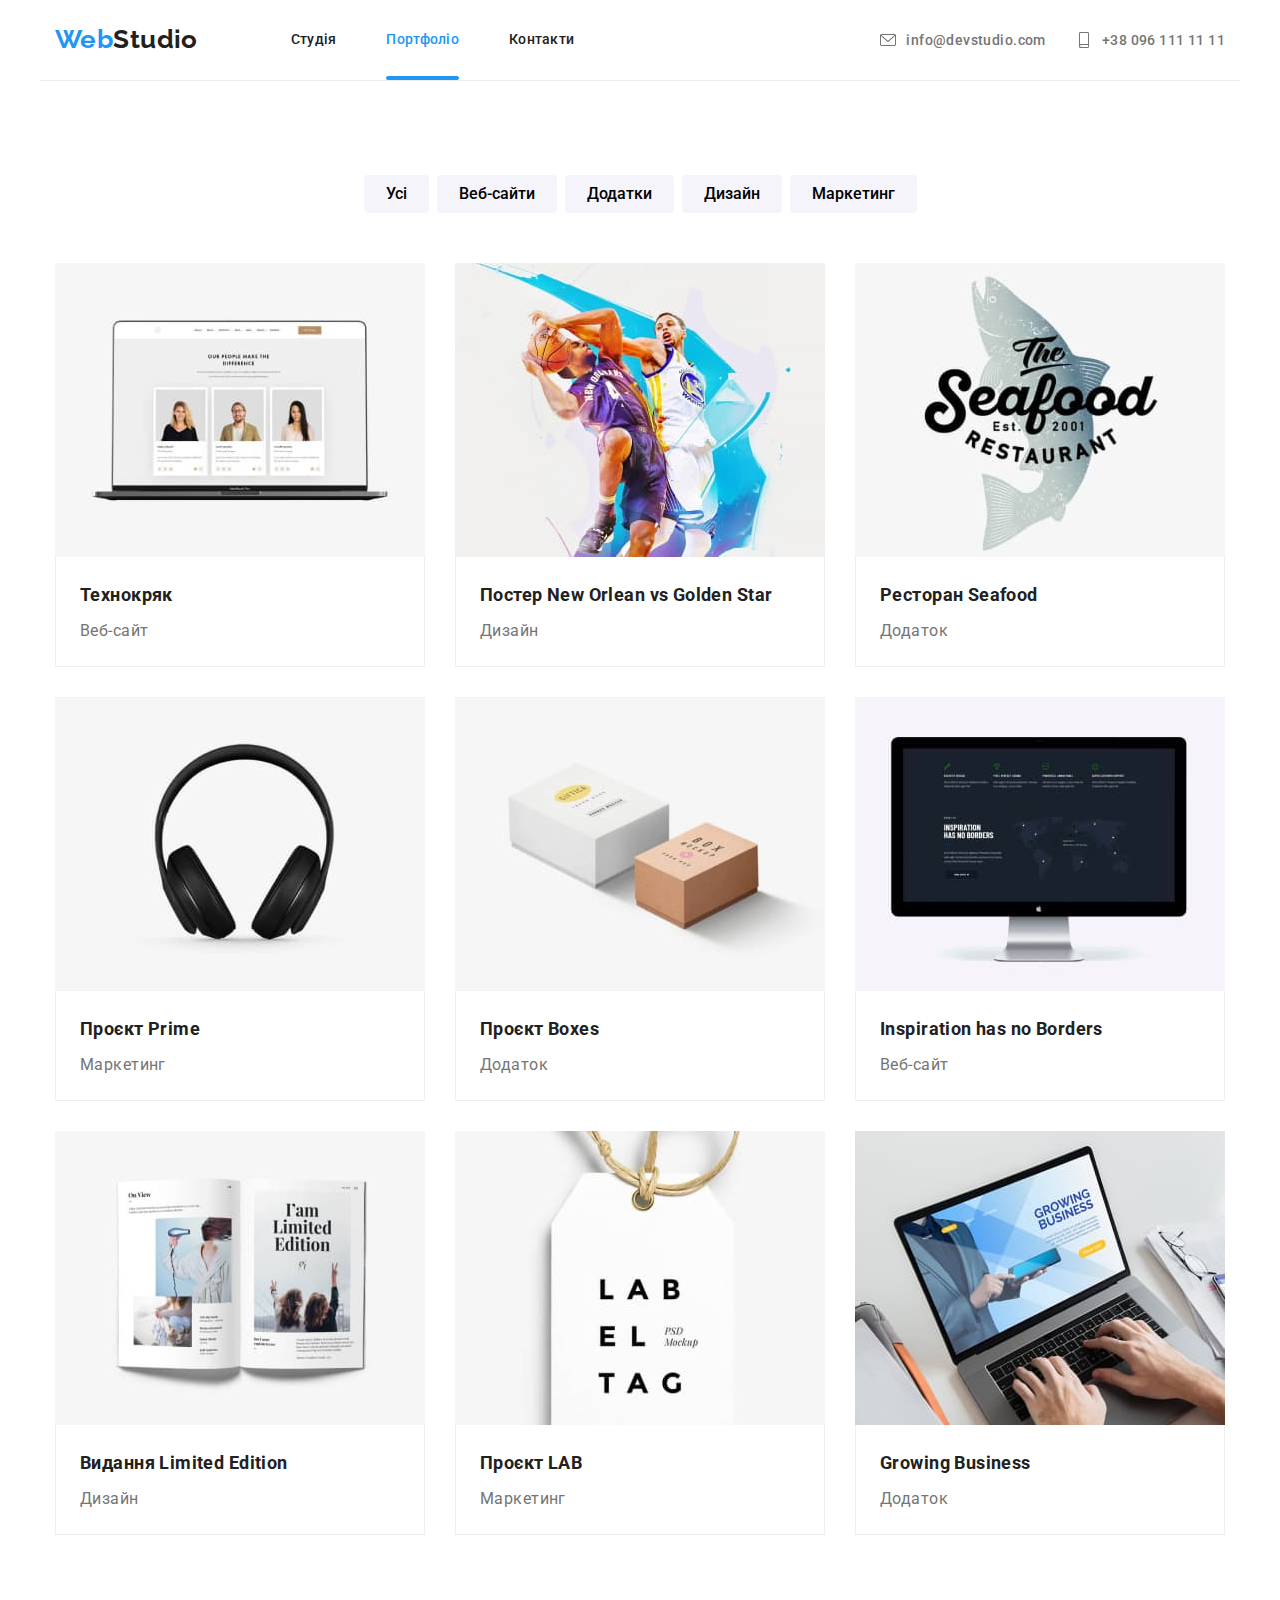
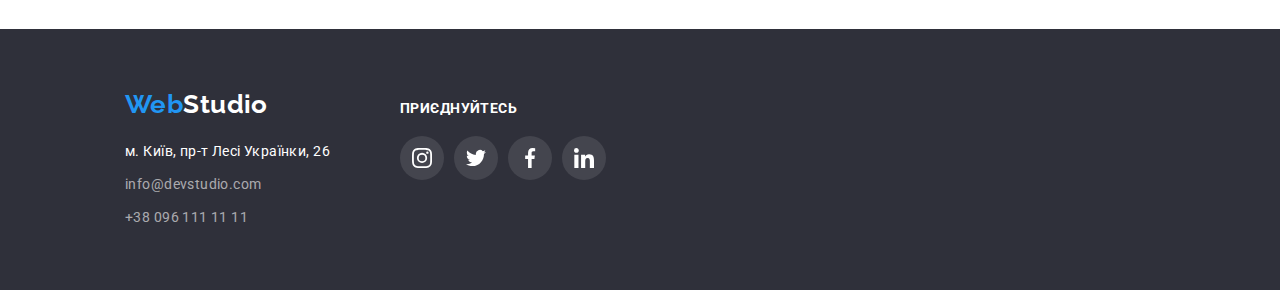
==== portfolio.html @ f58d3e2a "start" ====
<!DOCTYPE html>
<html lang="uk">
  <head>
    <meta charset="UTF-8" />
    <meta http-equiv="X-UA-Compatible" content="IE=edge" />
    <meta name="viewport" content="width=device-width, initial-scale=1.0" />
    <title>Portfolio</title>
    <link rel="preconnect" href="https://fonts.googleapis.com" />
    <link rel="preconnect" href="https://fonts.gstatic.com" crossorigin />

    <link
      href="https://fonts.googleapis.com/css2?family=Raleway:wght@700&family=Roboto:wght@400;500;700;900&display=swap"
      rel="stylesheet"
    />
    <link
      rel="stylesheet"
      href="https://cdnjs.cloudflare.com/ajax/libs/modern-normalize/1.0.0/modern-normalize.css"
    />
    <link rel="stylesheet" href="./css/styles.css" />
  </head>
  <body class="body">
    <header class="header">
      <div class="container header-container">
        <nav class="nav">
          <a href="./index.html" class="logo-title"
            >Web<span class="logo-head">Studio</span></a
          >
          <!-- Links to other pages or sections of the current page -->
          <ul class="nav-list">
            <li class="nav-link">
              <a class="nav-text" href="./index.html">Студія</a>
            </li>
            <li class="nav-link">
              <a class="nav-text current" href="./portfolio.html">Портфоліо</a>
            </li>
            <li class="nav-link"><a class="nav-text" href="">Контакти</a></li>
          </ul>
        </nav>
        <ul class="contacts">
          <li class="contacts-link">
            <a class="contacts-text" href="mailto:info@devstudio.com"><svg class="contacts-icon" width="16" height="12">
                <use href="./images/icons.svg#icon-envelope"></use>
              </svg>info@devstudio.com</a>
          </li>
          <li class="contacts-link">
            <a class="contacts-text" href="tel:+380961111111"><svg class="contacts-icon" width="10" height="16">
                <use href="./images/icons.svg#icon-smartphone"></use>
              </svg>+38 096 111 11 11</a>
          </li>
        </ul>
      </div>
      <!-- A link to an external resource will open in the current tab -->
    </header>
    <main>
      <section class="portfolio">
        <div class="main-portfolio">
          <ul class="portfolio-filtr-list">
            <li class="portfolio-filtr-link">
              <button class="button-filtr" type="button">Усі</button>
            </li>
            <li class="portfolio-filtr-link">
              <button class="button-filtr" type="button">Веб-сайти</button>
            </li>
            <li class="portfolio-filtr-link">
              <button class="button-filtr" type="button">Додатки</button>
            </li>
            <li class="portfolio-filtr-link">
              <button class="button-filtr" type="button">Дизайн</button>
            </li>
            <li class="portfolio-filtr-link">
              <button class="button-filtr" type="button">Маркетинг</button>
            </li>
          </ul>
          <ul class="portfolio-project-list">
            <li class="project-link">
              <a class="project-item" href="">
                <div class="project-top-wrap">
                  <img
                    src="./images/img.jpg"
                    alt="зображення проекту"
                    width="370"
                    height="294"
                  />
                  <p class="project-top-text">
                    Ресурс пропонує комплексні пропозиції з різним рівнем
                    функціоналу та сервісів. Все це дозволить відвідувачу
                    отримати вичерпні відомості про компанію чи приватну особу.
                  </p>
                </div>
                <div class="project-cart">
                  <h2 class="project-title">Технокряк</h2>
                  <p class="project-text">Веб-сайт</p>
                </div></a
              >
            </li>
            <li class="project-link">
              <a class="project-item" href="">
                <div class="project-top-wrap">
                  <img
                    src="./images/img1.jpg"
                    alt="зображення проекту"
                    width="370"
                    height="294"
                  />
                  <p class="project-top-text">Ресурс пропонує комплексні пропозиції з різним рівнем
                  функціоналу та сервісів. Все це дозволить відвідувачу
                  отримати вичерпні відомості про компанію чи приватну особу.
                  </p>
                </div>
                <div class="project-cart">
                  <h2 class="project-title">
                    Постер New Orlean vs Golden Star
                  </h2>
                  <p class="project-text">Дизайн</p>
                </div></a
              >
            </li>
            <li class="project-link">
              <a class="project-item" href="">
                <div class="project-top-wrap">
                  <img
                    src="./images/img2.jpg"
                    alt="зображення проекту"
                    width="370"
                    height="294"
                  />
                  <p class="project-top-text">Ресурс пропонує комплексні пропозиції з різним рівнем
                  функціоналу та сервісів. Все це дозволить відвідувачу
                  отримати вичерпні відомості про компанію чи приватну особу.
                  </p>
                </div>
                <div class="project-cart">
                  <h2 class="project-title">Ресторан Seafood</h2>
                  <p class="project-text">Додаток</p>
                </div></a
              >
            </li>
            <li class="project-link">
              <a class="project-item" href="">
                <div class="project-top-wrap">
                  <img
                    src="./images/img3.jpg"
                    alt="зображення проекту"
                    width="370"
                    height="294"
                  />
                  <p class="project-top-text">Ресурс пропонує комплексні пропозиції з різним рівнем
                  функціоналу та сервісів. Все це дозволить відвідувачу
                  отримати вичерпні відомості про компанію чи приватну особу.
                  </p>
                </div>
                <div class="project-cart">
                  <h2 class="project-title">Проєкт Prime</h2>
                  <p class="project-text">Маркетинг</p>
                </div></a
              >
            </li>
            <li class="project-link">
              <a class="project-item" href="">
                <div class="project-top-wrap">
                  <img
                    src="./images/img4.jpg"
                    alt="зображення проекту"
                    width="370"
                    height="294"
                  />
                  <p class="project-top-text">Ресурс пропонує комплексні пропозиції з різним рівнем
                  функціоналу та сервісів. Все це дозволить відвідувачу
                  отримати вичерпні відомості про компанію чи приватну особу.
                  </p>
                </div>
                <div class="project-cart">
                  <h2 class="project-title">Проєкт Boxes</h2>
                  <p class="project-text">Додаток</p>
                </div></a
              >
            </li>
            <li class="project-link">
              <a class="project-item" href="">
                <div class="project-top-wrap">
                  <img
                    src="./images/img5.jpg"
                    alt="зображення проекту"
                    width="370"
                    height="294"
                  />
                  <p class="project-top-text">Ресурс пропонує комплексні пропозиції з різним рівнем
                  функціоналу та сервісів. Все це дозволить відвідувачу
                  отримати вичерпні відомості про компанію чи приватну особу.
                  </p>
                </div>
                <div class="project-cart">
                  <h2 class="project-title">Inspiration has no Borders</h2>
                  <p class="project-text">Веб-сайт</p>
                </div></a
              >
            </li>
            <li class="project-link">
              <a class="project-item" href="">
                <div class="project-top-wrap">
                  <img
                    src="./images/img6.jpg"
                    alt="зображення проекту"
                    width="370"
                    height="294"
                  />
                  <p class="project-top-text">Ресурс пропонує комплексні пропозиції з різним рівнем
                  функціоналу та сервісів. Все це дозволить відвідувачу
                  отримати вичерпні відомості про компанію чи приватну особу.
                </div>
                <div class="project-cart">
                  <h2 class="project-title">Видання Limited Edition</h2>
                  <p class="project-text">Дизайн</p>
                </div></a
              >
            </li>
            <li class="project-link">
              <a class="project-item" href="">
                <div class="project-top-wrap">
                  <img
                    src="./images/img7.jpg"
                    alt="зображення проекту"
                    width="370"
                    height="294"
                  />
                  <p class="project-top-text">Ресурс пропонує комплексні пропозиції з різним рівнем
                  функціоналу та сервісів. Все це дозволить відвідувачу
                  отримати вичерпні відомості про компанію чи приватну особу.
                  </p>
                </div>
                <div class="project-cart">
                  <h2 class="project-title">Проєкт LAB</h2>
                  <p class="project-text">Маркетинг</p>
                </div></a
              >
            </li>
            <li class="project-link">
              <a class="project-item" href="">
                <div class="project-top-wrap">
                  <img
                    src="./images/img8.jpg"
                    alt="зображення проекту"
                    width="370"
                    height="294"
                  />
                  <p class="project-top-text">Ресурс пропонує комплексні пропозиції з різним рівнем
                  функціоналу та сервісів. Все це дозволить відвідувачу
                  отримати вичерпні відомості про компанію чи приватну особу.
                  </p>
                </div>
                <div class="project-cart">
                  <h2 class="project-title">Growing Business</h2>
                  <p class="project-text">Додаток</p>
                </div></a
              >
            </li>
          </ul>
        </div>
      </section>
    </main>
    <footer class="footer">
      <div class="container basement">
        <div class="social-container">
          <a href="./index.html" class="logo-title"
            >Web<span class="logo-footer">Studio</span></a
          >
          <address class="address">
            <ul class="address-list">
              <li class="address-link">
                <a
                  class="location-text"
                  href="https://goo.gl/maps/CPtrU1FHBa2aNyZL9"
                  target="_blank"
                  rel="noreferrer noopener"
                  >м. Київ, пр-т Лесі Українки, 26</a
                >
              </li>
              <li class="address-link">
                <a href="mailto:info@devstudio.com" class="address-text"
                  >info@devstudio.com</a
                >
              </li>
              <li class="address-link">
                <a href="tel:+380961111111" class="address-text"
                  >+38 096 111 11 11</a
                >
              </li>
            </ul>
            <!-- A link to an external resource will open in the current tab -->
          </address>
        </div>
        <div class="social-container">
          <h2 class="social-title">приєднуйтесь</h2>
            <ul class="social-list list">
              <li class="social-item">
                <a href="" class="social-link">
                  <svg class="footer-social-icon" width="20" height="20">
                    <use href="./images/icons.svg#icon-instagram"></use>
                  </svg>
                </a>
              </li>
              <li class="social-item">
                <a href="" class="social-link">
                  <svg class="footer-social-icon" width="20" height="20">
                    <use href="./images/icons.svg#icon-twitter"></use>
                  </svg>
                </a>
              </li>
              <li class="social-item">
                <a href="" class="social-link">
                  <svg class="footer-social-icon" width="20" height="20">
                    <use href="./images/icons.svg#icon-facebook"></use>
                  </svg>
                </a>
              </li>
              <li class="social-item">
                <a href="" class="social-link">
                  <svg class="footer-social-icon" width="20" height="20">
                    <use href="./images/icons.svg#icon-linkedin"></use>
                  </svg>
                </a>
              </li>
            </ul>
        </div>
      </div>
    </footer>
  </body>
</html>
---- css/styles.css ----
:root {
  --title-color: #212121;
  --hero-color: #ffffff;
  --background-color: #ffffff;
  --fon-color: #2f303a;
  --accent-color: #2196f3;
  --text-color: #757575;
  --addres-text: rgba(255, 255, 255, 0.6);
  --background-button: #f5f4fa;
  --background-team: #f5f4fa;
  --border-color: #eeeeee;
  --header-line: #ececec;
  --icon-color: #afb1b8;
}
.nav-list,
.contacts,
.specifics-list,
.ocupation-list,
.team-list,
.address-list,
.portfolio-filtr-link,
.project-link,
.location-link,
.list {
  list-style: none;
}
.body {
  font-family: "Roboto", sans-serif;
  font-style: normal;
  font-size: 14px;
  letter-spacing: 0.03em;
  color: var(--title-color);
  background-color: var(--background-color);
}
ul {
  padding: 0;
  margin: 0;
}

img {
  display: block;
}

h2 {
  margin: 0px;
}

p {
  margin: 0px;
}
.container {
  width: 1200px;
  margin: 0 auto;
  padding: 0 15px;
}
.header-container {
  display: flex;
  align-items: center;
  border-bottom: 1px solid var(--header-line);
}
.logo-title {
  color: var(--accent-color);
  font-family: "Raleway", sans-serif;
  font-weight: 700;
  font-size: 26px;
  line-height: 1.2;
  text-decoration: none;
}
.logo-head {
  color: var(--title-color);
}
.logo-footer {
  color: var(--hero-color);
}
.nav {
  display: flex;
  text-align: center;
  align-items: center;
}
.nav-list {
  display: flex;
  gap: 50px;
  margin-left: 93px;
  align-items: center;
}
.nav-link {
  font-weight: 500;
  color: var(--title-color);
}
.nav-text.current {
  color: var(--accent-color);
  position: relative;
  overflow: hidden;
}
.current::after {
  position: absolute;
  display: block;
  content: "";
  top: 76px;
  width: 100%;
  height: 4px;
  border-radius: 2px;
  background-color: var(--accent-color);
}
.nav-text {
  display: block;
  padding: 32px 0;
  line-height: 1.14;
  letter-spacing: 0.02em;
  text-decoration: none;
  text-align: center;
  color: var(--title-color);
}
.contacts {
  margin-left: auto;
  gap: 30px;
  display: flex;
}
.contacts-link {
  font-weight: 500;
  color: var(--text-color);
  background-color: var(--background-color);
}
.personal-soc-list {
  display: flex;
  justify-content: center;
  gap: 10px;
}
.contacts-text {
  display: flex;
  align-items: center;
  gap: 10px;
  justify-content: center;
}
.contacts-icon {
  width: 16px;
  height: 16px;
  fill: var(--text-color);
}
.hero {
  padding: 200px 0;
  max-width: 1600px;
  margin: 0 auto;
  background-image: linear-gradient(
      rgba(47, 48, 58, 0.4),
      rgba(47, 48, 58, 0.4)
    ),
    url(../images/background-img.jpg);
  background-repeat: no-repeat;
  background-position: center;
  background-size: cover;
}
.hero-title {
  text-transform: uppercase;
  font-style: normal;
  font-weight: 900;
  font-size: 44px;
  width: 696px;
  text-align: center;
  margin: 0 auto;
  line-height: 1.36;
  color: var(--hero-color);
}
.hero-button {
  font-weight: 700;
  font-size: 16px;
  line-height: 1.8;
  color: var(--hero-color);
  width: 216px;
  padding: 10px 32px;
  margin: 40px auto 0;
  border: none;
  cursor: pointer;
  background: var(--accent-color);
  border-radius: 4px;
  display: block;
  letter-spacing: inherit;
}
.specifics {
  padding-top: 94px;
}
.specifics-caption {
  position: absolute;
  white-space: nowrap;
  width: 1px;
  height: 1px;
  overflow: hidden;
  border: 0;
  padding: 0;
  clip: rect(0 0 0 0);
  clip-path: inset(50%);
  margin: -1px;
}
.specifics-list {
  display: flex;
  padding: 94px auto;
  gap: 30px;
}
.specifics-link {
  max-width: 270px;
}
.specifics-title {
  font-weight: 700;
  font-size: 14px;
  line-height: 1.14;
  margin: 0;
  text-transform: uppercase;
  color: var(--title-color);
}
.specifics-text {
  font-size: 14px;
  line-height: 1.714;
  margin-top: 10px;
  color: var(--text-color);
}
.planning {
  display: flex;
  width: 270px;
  height: 120px;
  background: var(--background-team);
  border-radius: 4px;
  justify-content: center;
  align-items: center;
  margin-bottom: 30px;
}
.ocupation {
  padding-top: 94px;
  padding-bottom: 94px;
}
.ocupation-title {
  font-weight: 700;
  font-size: 36px;
  line-height: 1.16;
  text-align: center;
  color: var(--title-color);
}
.ocupation-list {
  display: flex;
  gap: 30px;
  margin-top: 50px;
}
.ocupation-link {
  position: relative;
  overflow: hidden;

}
.ocupation-text {
  font-weight: 700;
  font-size: 14px;
  line-height: calc(16 / 14);
  text-align: center;
  letter-spacing: 0.03em;
  text-transform: uppercase;
  position: absolute;
  bottom: 0;
  padding: 27px 0;
  width: 100%;
  color: var(--background-color);
  background-color: rgba(47, 48, 58, 0.8);
}
.team {
  background: var(--background-team);
}
.section {
  padding-top: 94px;
  padding-bottom: 94px;
}
.team-cart {
  padding-top: 30px;
  padding-bottom: 30px;
}
.team-title {
  font-weight: 700;
  font-size: 36px;
  line-height: 1.16;
  margin-bottom: 50px;
  text-align: center;
}
.team-list {
  display: flex;
  gap: 30px;
  text-align: center;
  justify-content: center;
}
.personal-link {
  background-color: var(--background-color);
  box-shadow: 0px 1px 3px rgba(0, 0, 0, 0.12), 0px 1px 1px rgba(0, 0, 0, 0.14),
    0px 2px 1px rgba(0, 0, 0, 0.2);
  border-radius: 0px 0px 4px 4px;
}
.personal-title {
  font-weight: 500;
  font-size: 16px;
  line-height: 1.18;
  margin: 0;
  color: var(--title-color);
}
.personal-text {
  font-weight: 400;
  font-size: 16px;
  line-height: 1.18;
  margin-top: 10px;
  color: var(--text-color);
  margin-bottom: 16px;
}
.personal-soc-list {
  display: flex;
  justify-content: center;
  gap: 10px;
}
.personal-soc-link {
  width: 44px;
  height: 44px;
  border-radius: 50%;
  background-color: var(--background-color);
  display: flex;
  align-items: center;
  justify-content: center;
}
.personal-soc-icon {
  fill: var(--icon-color);
}
.personal-soc-link:hover,
.personal-soc-link:focus {
  background-color: var(--accent-color);
}
.personal-soc-link:hover .personal-soc-icon,
.personal-soc-link:focus .personal-soc-icon {
  fill: var(--hero-color);
}
.portfolio {
  padding: 94px 0;
}
.main-portfolio {
  width: 1200px;
  padding: 0 15px;
  margin: 0 auto;
}
.portfolio-project-list {
  display: flex;
  margin-top: 50px;
  flex-wrap: wrap;
  gap: 30px;
}
.portfolio-filtr-list {
  display: flex;
  gap: 8px;
  justify-content: center;
}
.button-filtr {
  font-weight: 500;
  font-size: 16px;
  line-height: 1.62;
  padding: 6px 22px;
  border: none;
  cursor: pointer;
  border-radius: 4px;
  background: var(--background-button);
}
.project-cart {
  padding: 20px 24px;
  border-right: 1px solid var(--border-color);
  border-bottom: 1px solid var(--border-color);
  border-left: 1px solid var(--border-color);
}
.project-title {
  font-weight: 700;
  font-size: 18px;
  line-height: 2;
  margin-bottom: 4px;
  color: var(--title-color);
}
.project-link {
  width: 370px;
  height: 404px;
  border: 1px solid var(--portfolio-projects-border-color);
  transition: box-shadow var(--transition);
 }
.project-text {
  font-weight: 400;
  font-size: 16px;
  line-height: 1.8;
  color: var(--text-color);
}
.project-item {
  text-decoration: none;
}
.project-item:hover .project-top-text {
    transform: translateY(0);
}
.project-top-wrap {
  position: relative;
  overflow: hidden;
}
.project-top-text {
  position: absolute;
  top: 0;
  font-weight: 400;
  font-size: 18px;
  line-height: calc(28 /18);
  color: var(--background-color);
  background-color: rgba(33, 150, 243, 0.9);
  padding: 63px 24px;
  height: 100%;
  transform: translateY(100%);
  transition: transform 250ms cubic-bezier(0.4, 0, 0.2, 1);
  overflow: auto;
 }
.project-link:hover,
.project-link:focus {
  box-shadow: 0px 1px 1px rgba(0, 0, 0, 0.12), 0px 4px 4px rgba(0, 0, 0, 0.06),
    1px 4px 6px rgba(0, 0, 0, 0.16);
}
.location-text {
  text-decoration: none;
  font-family: "Roboto";
  font-style: normal;
  font-weight: 400;
  font-size: 14px;
  line-height: 1.17;
  color: var(--hero-color);
}
.customers {
  font-weight: 700;
  font-size: 36px;
  line-height: calc(42 / 36);
  text-align: center;
  letter-spacing: 0.03em;
}
.customers-item {
  display: flex;
  margin-top: 50px;
  gap: 30px;
}
.customers-link:hover,
.customers-link:focus {
  border-color: var(--accent-color);
}
.customers-link:hover .customers-icon,
.customers-link:focus .customers-icon {
  fill: var(--accent-color);
}
.customers-list {
  width: 170px;
  height: 92px;
}
.customers-link {
  width: 100%;
  height: 100%;
  display: flex;
  justify-content: center;
  align-items: center;
  border: 1px solid var(--icon-color);
  border-radius: 4px;
}
.customers-icon {
  fill: var(--icon-color);
}
.footer {
  padding: 60px 0;
  background: var(--fon-color);
}
.address {
  margin-top: 20px;
  line-height: 1.714;
}
.address-text {
  text-decoration: none;
  font-family: "Roboto";
  font-style: normal;
  font-weight: 400;
  font-size: 14px;
  line-height: 1.17;
  color: var(--addres-text);
}
.contacts-text {
  text-decoration: none;
  color: var(--text-color);
}
.social-container {
  margin-left: 70px;
}
.social-title {
  padding-top: 12px;
}
.nav-list .contacts :hover,
.header :focus {
  color: var(--accent-color);
}
.nav-link :hover,
.nav-link :focus {
  color: var(--accent-color);
}
.contacts-text:hover,
.contacts-text:focus {
  color: var(--accent-color);
}
.address-link {
  margin-top: 9px;
}
.address-link:first-child {
  margin: 0;
}
.contacts-text:hover .contacts-icon,
.contacts-text:focus .contacts-icon {
  fill: var(--accent-color);
}
.address-text:hover,
.address-text:focus {
  color: var(--accent-color);
}
.social-title {
  padding: 0;
  font-weight: 700;
  text-transform: uppercase;
  color: var(--background-color);
  margin-bottom: 20px;
  font-size: 14px;
  line-height: 1.1;
}
.social-list {
  display: flex;
  gap: 10px;
}
.social-item {
  width: 44px;
  height: 44px;
}
.social-link {
  width: 44px;
  height: 44px;
  border-radius: 50%;
  background: rgba(255, 255, 255, 0.1);
  display: flex;
  align-items: center;
  justify-content: center;
}
.footer-social-icon {
  fill: var(--hero-color);
}
.social-link:hover,
.social-link:focus {
  background-color: var(--accent-color);
}
.social-link:hover .footer-social-icon,
.social-link:focus .footer-social-icon {
  fill: var(--hero-color);
}
.portfolio-filtr-link :hover,
.portfolio-filtr-link :focus {
  color: var(--hero-color);
  background-color: var(--accent-color);
}
.basement {
  display: flex;
  align-items: baseline;
}
.backdrop {
  position: fixed;
  top: 0;
  width: 100%;
  height: 100%;
  background: rgba(0, 0, 0, 0.2);opacity: 1;
  transition: opacity 250ms cubic-bezier(0.4, 0, 0.2, 1),
  visibility 250ms cubic-bezier(0.4, 0, 0.2, 1);
}
.modal {
  width: 528px;
  height: 581px;
  background-color: #ffffff;
  box-shadow: 0px 1px 3px rgba(0, 0, 0, 0.12), 0px 1px 1px rgba(0, 0, 0, 0.14), 0px 2px 1px rgba(0, 0, 0, 0.2);
  border-radius: 4px;
  position: absolute;
  top: 50%;
  left: 50%;
  transform: translate(-50%, -50%) scale(1);
  transition: transform 250ms linear;
  padding: 40px;
}
.modal-tittle {
  font-weight: 700;
  font-size: 20px;
  line-height: calc(23 / 20);
  text-align: center;
}
.backdrop.is-hidden .modal {
  transform: translate(-50%, -50%) scale(0);
}
.close-button {
  position: absolute;
  right: 8px;
  top: 8px;
  width: 30px;
  height: 30px;
  cursor: pointer;
  background: var(--background-color);
  border: 1px solid rgba(0, 0, 0, 0.1);
  border-radius: 50%;
  background-color: transparent;
  display: flex;
  align-items: center
}
.close-button:hover,
.close-button:focus {
  fill: var(--accent-color)
}
.icon-close {
  margin: 0 auto;
  padding: 0 auto;
}
.is-hidden {
  opacity: 0;
  visibility: hidden;
  pointer-events: none;
}
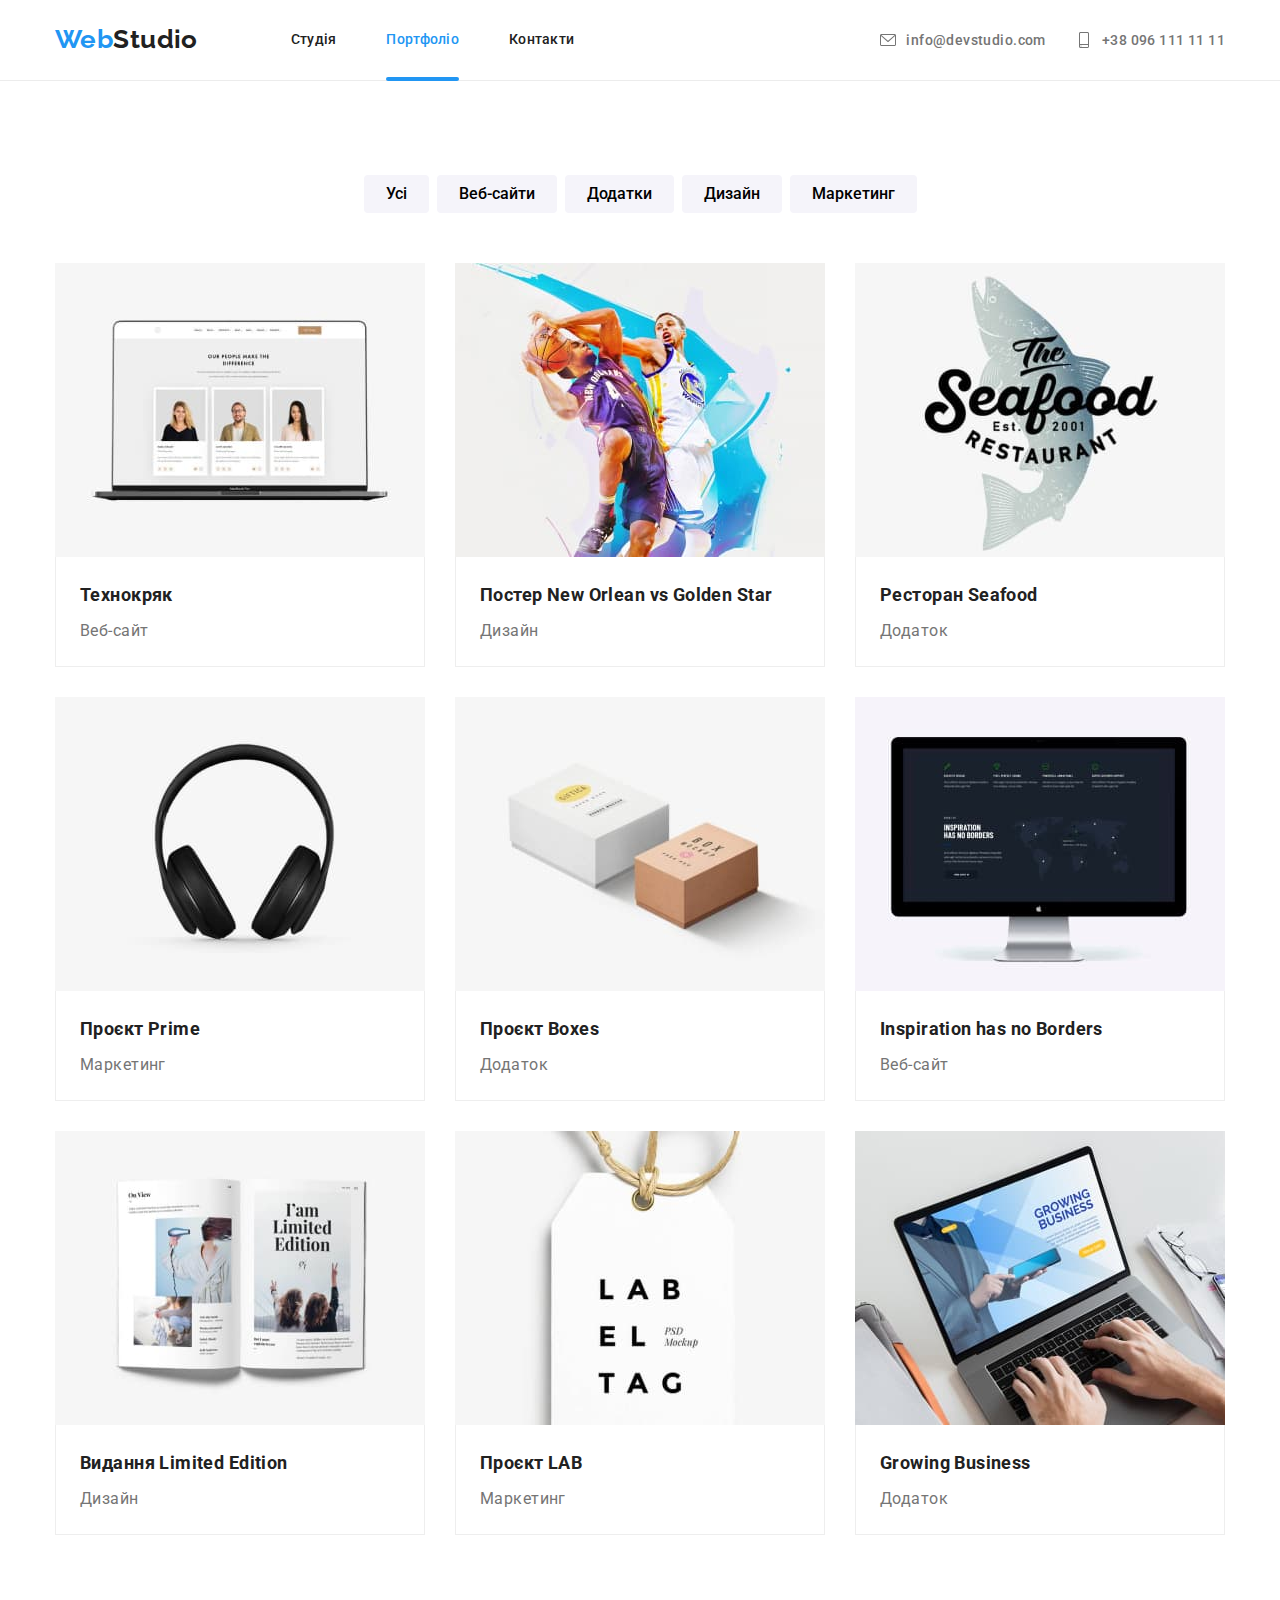
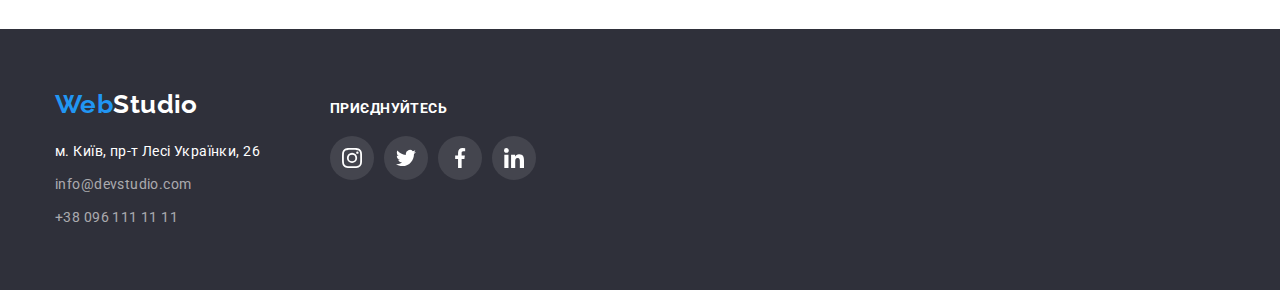
==== commit 65665aa6: "Update portfolio.html" ====
--- a/portfolio.html
+++ b/portfolio.html
@@ -257,70 +257,58 @@
           </ul>
         </div>
       </section>
-    </main>
-    <footer class="footer">
+    </main><footer class="footer">
       <div class="container basement">
-        <div class="social-container">
-          <a href="./index.html" class="logo-title"
-            >Web<span class="logo-footer">Studio</span></a
-          >
+        <div class="address-container">
+          <a href="./index.html" class="logo-title">Web<span class="logo-footer">Studio</span></a>
           <address class="address">
             <ul class="address-list">
               <li class="address-link">
-                <a
-                  class="location-text"
-                  href="https://goo.gl/maps/CPtrU1FHBa2aNyZL9"
-                  target="_blank"
-                  rel="noreferrer noopener"
-                  >м. Київ, пр-т Лесі Українки, 26</a
-                >
+                <a class="location-text" href="https://goo.gl/maps/CPtrU1FHBa2aNyZL9" target="_blank"
+                  rel="noreferrer noopener">м. Київ, пр-т Лесі Українки, 26</a>
               </li>
               <li class="address-link">
-                <a href="mailto:info@devstudio.com" class="address-text"
-                  >info@devstudio.com</a
-                >
+                <a href="mailto:info@devstudio.com" class="address-text">info@devstudio.com</a>
               </li>
               <li class="address-link">
-                <a href="tel:+380961111111" class="address-text"
-                  >+38 096 111 11 11</a
-                >
+                <a href="tel:+380961111111" class="address-text">+38 096 111 11 11</a>
               </li>
             </ul>
             <!-- A link to an external resource will open in the current tab -->
           </address>
         </div>
         <div class="social-container">
-          <h2 class="social-title">приєднуйтесь</h2>
-            <ul class="social-list list">
-              <li class="social-item">
-                <a href="" class="social-link">
-                  <svg class="footer-social-icon" width="20" height="20">
-                    <use href="./images/icons.svg#icon-instagram"></use>
-                  </svg>
-                </a>
-              </li>
-              <li class="social-item">
-                <a href="" class="social-link">
-                  <svg class="footer-social-icon" width="20" height="20">
-                    <use href="./images/icons.svg#icon-twitter"></use>
-                  </svg>
-                </a>
-              </li>
-              <li class="social-item">
-                <a href="" class="social-link">
-                  <svg class="footer-social-icon" width="20" height="20">
-                    <use href="./images/icons.svg#icon-facebook"></use>
-                  </svg>
-                </a>
-              </li>
-              <li class="social-item">
-                <a href="" class="social-link">
-                  <svg class="footer-social-icon" width="20" height="20">
-                    <use href="./images/icons.svg#icon-linkedin"></use>
-                  </svg>
-                </a>
-              </li>
-            </ul>
+          <p class="social-title">приєднуйтесь</p>
+          <ul class="social-list list">
+            <li class="social-item">
+              <a href="" class="social-link">
+                <svg class="footer-social-icon" width="20" height="20">
+                  <use href="./images/icons.svg#icon-instagram"></use>
+                </svg>
+              </a>
+            </li>
+            <li class="social-item">
+              <a href="" class="social-link">
+                <svg class="footer-social-icon" width="20" height="20">
+                  <use href="./images/icons.svg#icon-twitter"></use>
+                </svg>
+              </a>
+            </li>
+            <li class="social-item">
+              <a href="" class="social-link">
+                <svg class="footer-social-icon" width="20" height="20">
+                  <use href="./images/icons.svg#icon-facebook"></use>
+                </svg>
+              </a>
+            </li>
+            <li class="social-item">
+              <a href="" class="social-link">
+                <svg class="footer-social-icon" width="20" height="20">
+                  <use href="./images/icons.svg#icon-linkedin"></use>
+                </svg>
+              </a>
+            </li>
+          </ul>
         </div>
       </div>
     </footer>
--- a/css/styles.css
+++ b/css/styles.css
@@ -53,10 +53,12 @@
   margin: 0 auto;
   padding: 0 15px;
 }
+.header {
+  border-bottom: 1px solid var(--header-line);
+}
 .header-container {
   display: flex;
   align-items: center;
-  border-bottom: 1px solid var(--header-line);
 }
 .logo-title {
   color: var(--accent-color);
@@ -90,13 +92,12 @@
 .nav-text.current {
   color: var(--accent-color);
   position: relative;
-  overflow: hidden;
 }
 .current::after {
   position: absolute;
   display: block;
   content: "";
-  top: 76px;
+  bottom: -1px;
   width: 100%;
   height: 4px;
   border-radius: 2px;
@@ -110,6 +111,7 @@
   text-decoration: none;
   text-align: center;
   color: var(--title-color);
+  transition: color 250ms;
 }
 .contacts {
   margin-left: auto;
@@ -131,11 +133,13 @@
   align-items: center;
   gap: 10px;
   justify-content: center;
+  transition: color 250ms;
 }
 .contacts-icon {
   width: 16px;
   height: 16px;
   fill: var(--text-color);
+  transform: fill 250ms;
 }
 .hero {
   padding: 200px 0;
@@ -316,9 +320,11 @@
   display: flex;
   align-items: center;
   justify-content: center;
+  transition: background-color 250ms;
 }
 .personal-soc-icon {
   fill: var(--icon-color);
+  transition: fill 250ms;
 }
 .personal-soc-link:hover,
 .personal-soc-link:focus {
@@ -356,6 +362,7 @@
   cursor: pointer;
   border-radius: 4px;
   background: var(--background-button);
+  transition: background 250ms;
 }
 .project-cart {
   padding: 20px 24px;
@@ -452,9 +459,11 @@
   align-items: center;
   border: 1px solid var(--icon-color);
   border-radius: 4px;
+  transition: border 250ms;
 }
 .customers-icon {
   fill: var(--icon-color);
+  transition: fill 250ms;
 }
 .footer {
   padding: 60px 0;
@@ -472,6 +481,7 @@
   font-size: 14px;
   line-height: 1.17;
   color: var(--addres-text);
+  transition: color 250ms;
 }
 .contacts-text {
   text-decoration: none;
@@ -521,6 +531,7 @@
 .social-list {
   display: flex;
   gap: 10px;
+  transition: color 250ms;
 }
 .social-item {
   width: 44px;
@@ -534,6 +545,7 @@
   display: flex;
   align-items: center;
   justify-content: center;
+  transition: background-color 250ms;
 }
 .footer-social-icon {
   fill: var(--hero-color);
@@ -574,14 +586,44 @@
   top: 50%;
   left: 50%;
   transform: translate(-50%, -50%) scale(1);
-  transition: transform 250ms linear;
+  transition: transform 250ms cubic-bezier(0.4, 0, 0.2, 1);
   padding: 40px;
 }
-.modal-tittle {
+.modal-title {
   font-weight: 700;
   font-size: 20px;
   line-height: calc(23 / 20);
   text-align: center;
+  color: var(--title-color);
+  margin-bottom: 12px;
+}
+.modad-
+.modal-input {
+  width: 100%;
+  height: 40px;
+  border: 1px solid rgba(33, 33, 33, 0.2);
+  border-radius: 4px;
+  margin-bottom: 10px;
+  padding: 12px 16px;
+}
+.modal-input::placeholder {
+  font-weight: 400;
+  font-size: 12px;
+  line-height: 14px;
+  letter-spacing: 0.01em;
+  color: rgba(117, 117, 117, 0.5);
+}
+.input-text {
+  font-weight: 400;
+  font-size: 12px;
+  line-height: calc(14 / 12);
+  letter-spacing: 0.01em;
+  color: var(--text-color);
+  display: inline-block;
+  margin-bottom: 4px;
+}
+.modal-icon {
+  position: absolute;
 }
 .backdrop.is-hidden .modal {
   transform: translate(-50%, -50%) scale(0);
@@ -598,7 +640,8 @@
   border-radius: 50%;
   background-color: transparent;
   display: flex;
-  align-items: center
+  align-items: center;
+  transition: fill 250ms;
 }
 .close-button:hover,
 .close-button:focus {
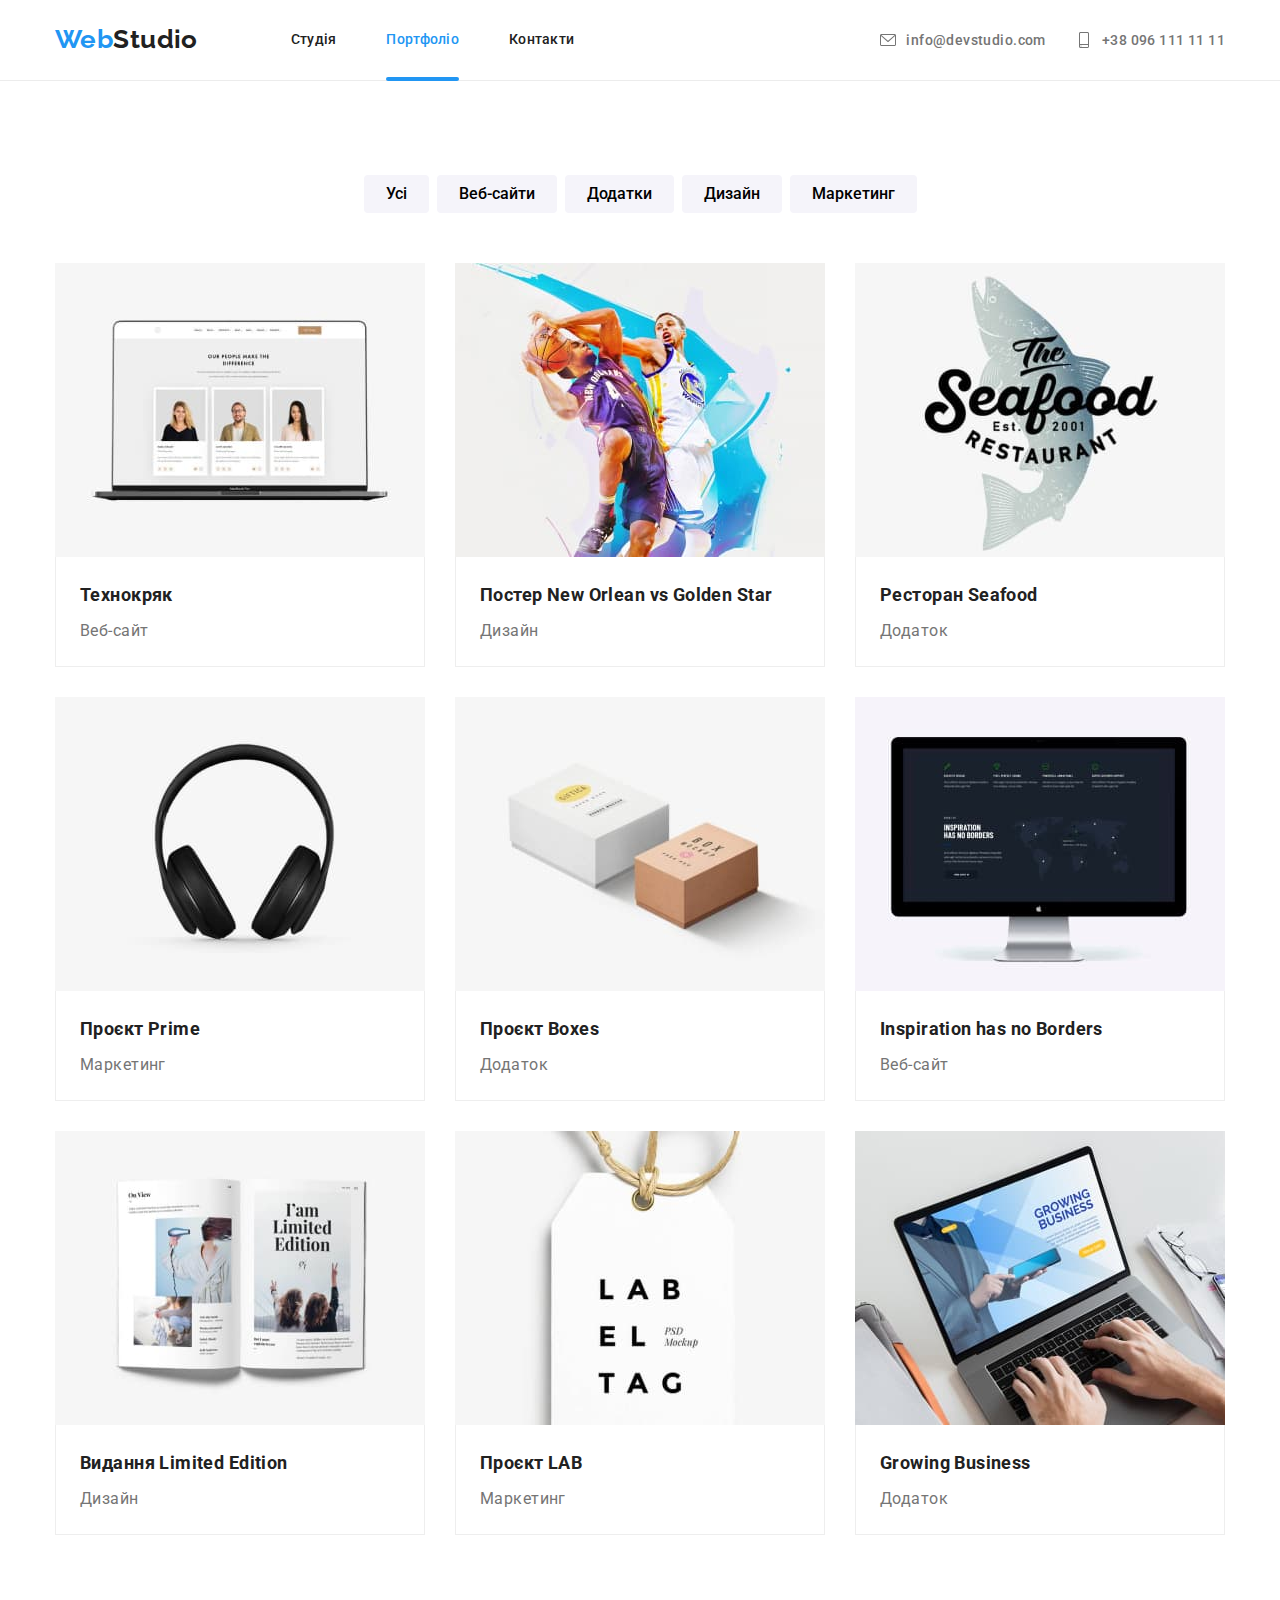
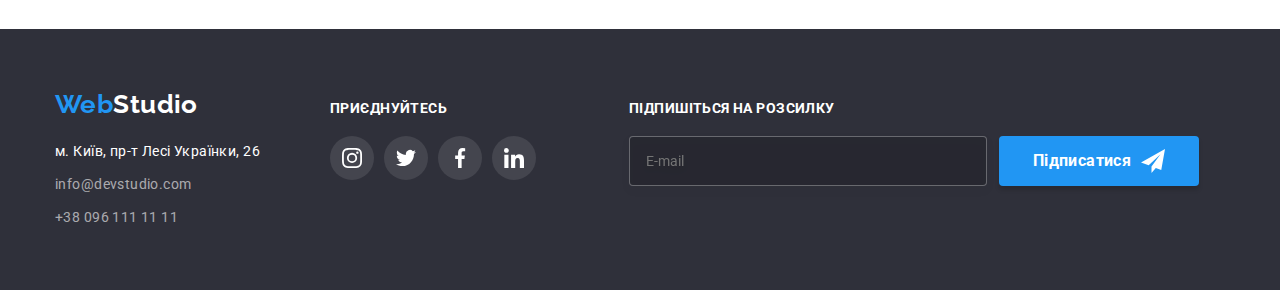
==== commit aee53835: "update" ====
--- a/portfolio.html
+++ b/portfolio.html
@@ -257,7 +257,8 @@
           </ul>
         </div>
       </section>
-    </main><footer class="footer">
+    </main>
+    <footer class="footer">
       <div class="container basement">
         <div class="address-container">
           <a href="./index.html" class="logo-title">Web<span class="logo-footer">Studio</span></a>
@@ -276,8 +277,7 @@
             </ul>
             <!-- A link to an external resource will open in the current tab -->
           </address>
-        </div>
-        <div class="social-container">
+        </div><div class="social-container">
           <p class="social-title">приєднуйтесь</p>
           <ul class="social-list list">
             <li class="social-item">
@@ -310,6 +310,15 @@
             </li>
           </ul>
         </div>
+        <div class="subsciption-conteiner">
+          <p class="subscription-title">Підпишіться на розсилку</p>
+          <div class="subscription-field">
+            <input type="email" class="subsription-input" name="user-email" required placeholder="E-mail">
+            <button type="submit" class="subscription-button">Підписатися<svg class="subscription-icon" width="24" height="24">
+                <use href="./images/icons.svg#icon-telegram"></use>
+              </svg></button>
+          </div>
+        </div>
       </div>
     </footer>
   </body>
--- a/css/styles.css
+++ b/css/styles.css
@@ -11,6 +11,7 @@
   --border-color: #eeeeee;
   --header-line: #ececec;
   --icon-color: #afb1b8;
+  --hover-blue: #188CE8;
 }
 .nav-list,
 .contacts,
@@ -88,11 +89,13 @@
 .nav-link {
   font-weight: 500;
   color: var(--title-color);
+  transition: color 250ms cubic-bezier(0.4, 0, 0.2, 1);
 }
 .nav-text.current {
   color: var(--accent-color);
   position: relative;
-}
+  transition: color 250ms cubic-bezier(0.4, 0, 0.2, 1);
+ }
 .current::after {
   position: absolute;
   display: block;
@@ -102,6 +105,7 @@
   height: 4px;
   border-radius: 2px;
   background-color: var(--accent-color);
+  transition: background-color 250ms cubic-bezier(0.4, 0, 0.2, 1);
 }
 .nav-text {
   display: block;
@@ -111,7 +115,7 @@
   text-decoration: none;
   text-align: center;
   color: var(--title-color);
-  transition: color 250ms;
+  transition: color 250ms cubic-bezier(0.4, 0, 0.2, 1);
 }
 .contacts {
   margin-left: auto;
@@ -122,6 +126,7 @@
   font-weight: 500;
   color: var(--text-color);
   background-color: var(--background-color);
+  transition: background-color 250ms cubic-bezier(0.4, 0, 0.2, 1);
 }
 .personal-soc-list {
   display: flex;
@@ -133,13 +138,13 @@
   align-items: center;
   gap: 10px;
   justify-content: center;
-  transition: color 250ms;
+  transition: color 250ms cubic-bezier(0.4, 0, 0.2, 1);
 }
 .contacts-icon {
   width: 16px;
   height: 16px;
   fill: var(--text-color);
-  transform: fill 250ms;
+  transform: fill 250ms cubic-bezier(0.4, 0, 0.2, 1);
 }
 .hero {
   padding: 200px 0;
@@ -153,6 +158,7 @@
   background-repeat: no-repeat;
   background-position: center;
   background-size: cover;
+  transition: background-image 250ms cubic-bezier(0.4, 0, 0.2, 1);
 }
 .hero-title {
   text-transform: uppercase;
@@ -164,6 +170,7 @@
   margin: 0 auto;
   line-height: 1.36;
   color: var(--hero-color);
+  transition: color 250ms cubic-bezier(0.4, 0, 0.2, 1);
 }
 .hero-button {
   font-weight: 700;
@@ -175,10 +182,11 @@
   margin: 40px auto 0;
   border: none;
   cursor: pointer;
-  background: var(--accent-color);
+  background-color: var(--accent-color);
   border-radius: 4px;
   display: block;
   letter-spacing: inherit;
+  transition: background-color 250ms cubic-bezier(0.4, 0, 0.2, 1);
 }
 .specifics {
   padding-top: 94px;
@@ -320,11 +328,11 @@
   display: flex;
   align-items: center;
   justify-content: center;
-  transition: background-color 250ms;
+  transition: background-color 250ms cubic-bezier(0.4, 0, 0.2, 1);
 }
 .personal-soc-icon {
   fill: var(--icon-color);
-  transition: fill 250ms;
+  transition: fill 250ms cubic-bezier(0.4, 0, 0.2, 1);
 }
 .personal-soc-link:hover,
 .personal-soc-link:focus {
@@ -361,8 +369,13 @@
   border: none;
   cursor: pointer;
   border-radius: 4px;
-  background: var(--background-button);
-  transition: background 250ms;
+  background-color: var(--background-button);
+  transition: background-color 250ms cubic-bezier(0.4, 0, 0.2, 1),
+    color 250ms cubic-bezier(0.4, 0, 0.2, 1);
+}
+.button-filtr:hover,
+.button-filtr:focus {
+  background-color: var(--hover-blue);
 }
 .project-cart {
   padding: 20px 24px;
@@ -459,11 +472,11 @@
   align-items: center;
   border: 1px solid var(--icon-color);
   border-radius: 4px;
-  transition: border 250ms;
+  transition: border 250ms cubic-bezier(0.4, 0, 0.2, 1);
 }
 .customers-icon {
   fill: var(--icon-color);
-  transition: fill 250ms;
+  transition: fill 250ms cubic-bezier(0.4, 0, 0.2, 1);
 }
 .footer {
   padding: 60px 0;
@@ -481,7 +494,7 @@
   font-size: 14px;
   line-height: 1.17;
   color: var(--addres-text);
-  transition: color 250ms;
+  transition: color 250ms cubic-bezier(0.4, 0, 0.2, 1);
 }
 .contacts-text {
   text-decoration: none;
@@ -531,7 +544,7 @@
 .social-list {
   display: flex;
   gap: 10px;
-  transition: color 250ms;
+  transition: color 250ms cubic-bezier(0.4, 0, 0.2, 1);
 }
 .social-item {
   width: 44px;
@@ -541,11 +554,11 @@
   width: 44px;
   height: 44px;
   border-radius: 50%;
-  background: rgba(255, 255, 255, 0.1);
-  display: flex;
-  align-items: center;
-  justify-content: center;
-  transition: background-color 250ms;
+  background-color: rgba(255, 255, 255, 0.1);
+  display: flex;
+  align-items: center;
+  justify-content: center;
+  transition: background-color 250ms cubic-bezier(0.4, 0, 0.2, 1);
 }
 .footer-social-icon {
   fill: var(--hero-color);
@@ -557,6 +570,62 @@
 .social-link:hover .footer-social-icon,
 .social-link:focus .footer-social-icon {
   fill: var(--hero-color);
+}
+.subsciption-conteiner {
+  margin-left: 93px;
+}
+.subscription-title {
+  padding: 0;
+  font-weight: 700;
+  text-transform: uppercase;
+  color: var(--background-color);
+  margin-bottom: 20px;
+  font-size: 14px;
+  line-height: 1.1;
+}
+.subscription-field {
+  display: flex;
+}
+.subsription-input {
+  width: 358px;
+  height: 50px;
+  border-radius: 4px;
+  padding-left: 16px;
+  color: rgba(255, 255, 255, 0.6);
+  background-color: rgba(0, 0, 0, 0.15);
+  border: 1px solid rgba(255, 255, 255, 0.3);
+  filter: drop-shadow(0px 4px 4px rgba(0, 0, 0, 0.15));
+  outline: transparent;
+  cursor: pointer;
+  transition: border-color 250ms cubic-bezier(0.4, 0, 0.2, 1);
+}
+.subscription-button {
+  font-weight: 700;
+  font-size: 16px;
+  width: 200px;
+  height: 50px;
+  line-height: calc(30 / 16);
+  color: var(--hero-color);
+  width: 200px;
+  margin-left: 12px;
+  border: none;
+  cursor: pointer;
+  background: var(--accent-color);
+  box-shadow: 0px 4px 4px rgba(0, 0, 0, 0.15);
+  border-radius: 4px;
+  display: flex;
+  letter-spacing: inherit;
+  align-items: center;
+  justify-content: center;
+}
+.subscription-icon {
+  margin-left: 10px;
+  fill: var(--background-color);
+}
+.subscription-button:hover,
+.subscription-button:focus {
+  color: var(--background-color);
+  background-color: var(--hover-blue);
 }
 .portfolio-filtr-link :hover,
 .portfolio-filtr-link :focus {
@@ -579,7 +648,7 @@
 .modal {
   width: 528px;
   height: 581px;
-  background-color: #ffffff;
+  background-color: var(--background-color);
   box-shadow: 0px 1px 3px rgba(0, 0, 0, 0.12), 0px 1px 1px rgba(0, 0, 0, 0.14), 0px 2px 1px rgba(0, 0, 0, 0.2);
   border-radius: 4px;
   position: absolute;
@@ -597,14 +666,91 @@
   color: var(--title-color);
   margin-bottom: 12px;
 }
-.modad-
+.modal-field {
+  margin-bottom: 10px;
+  max-height: 138px;
+}
+.modal-field:last-child {
+  margin-bottom: 0;
+}
+.modal-checkbox {
+  margin-top: 20px;
+}
+
+.conditions-text {
+  font-size: 14px;
+  line-height: calc(24 / 14);
+  color: var(--text-color);
+  display: flex;
+  justify-content: center;
+  align-items: center;
+  cursor: pointer;
+}
+.conditions-text span {
+  width: 16px;
+  height: 15px;
+  border: 2px solid #212121;
+  margin-right: 8px;
+  border-radius: 2px;
+  display: flex;
+  align-items: center;
+  justify-content: center;
+  fill: transparent;
+}
+.contract-text {
+  color: var(--accent-color);
+  font-size: 14px;
+  line-height: calc( 24 / 14);
+  margin-left: 4px;
+}
+.visually-hidden {
+  position: absolute;
+  width: 1px;
+  height: 1px;
+  margin: -1px;
+  border: 0;
+  padding: 0;
+
+  white-space: nowrap;
+  clip-path: inset(100%);
+  clip: rect(0 0 0 0);
+  overflow: hidden;
+}
 .modal-input {
   width: 100%;
   height: 40px;
   border: 1px solid rgba(33, 33, 33, 0.2);
   border-radius: 4px;
-  margin-bottom: 10px;
+  padding-left: 42px;
+  outline: transparent;
+  cursor: pointer;
+  transition: border-color 250ms cubic-bezier(0.4, 0, 0.2, 1);
+}
+.input-message {
+  width: 100%;
+  height: 120px;
+  border: 1px solid rgba(33, 33, 33, 0.2);
+  border-radius: 4px;
   padding: 12px 16px;
+  outline: transparent;
+  cursor: pointer;
+  transition: border-color 250ms cubic-bezier(0.4, 0, 0.2, 1);
+  resize: none;
+}
+.input-checkbox:checked +.conditions-text span {
+  background-color: var(--accent-color);
+  border: none;
+  fill: var(--hero-color);
+}
+.input-wrap {
+  position: relative;
+}
+.modal-icon {
+  position: absolute;
+  left: 12px;
+  top: 50%;
+  transform: translateY(-50%);
+  transition: fill 250ms cubic-bezier(0.4, 0, 0.2, 1);
 }
 .modal-input::placeholder {
   font-weight: 400;
@@ -612,6 +758,14 @@
   line-height: 14px;
   letter-spacing: 0.01em;
   color: rgba(117, 117, 117, 0.5);
+}
+.modal-input:hover,
+.modal-input:focus {
+  border-color: var(--accent-color);
+}
+.modal-input:hover + .modal-icon,
+.modal-input:focus + .modal-icon {
+  fill: var(--accent-color)
 }
 .input-text {
   font-weight: 400;
@@ -622,11 +776,29 @@
   display: inline-block;
   margin-bottom: 4px;
 }
-.modal-icon {
-  position: absolute;
+.input-message:hover,
+.input-message:focus {
+  border-color: var(--accent-color);
 }
 .backdrop.is-hidden .modal {
   transform: translate(-50%, -50%) scale(0);
+}
+.send-button {
+  font-weight: 700;
+  font-size: 16px;
+  line-height: calc(30 / 16);
+  color: var(--hero-color);
+  width: 200px;
+  padding: 10px 52px;
+  margin: 30px auto;
+  margin-bottom: 0;
+  border: none;
+  cursor: pointer;
+  background: var(--accent-color);
+  box-shadow: 0px 4px 4px rgba(0, 0, 0, 0.15);
+  border-radius: 4px;
+  display: block;
+  letter-spacing: inherit;
 }
 .close-button {
   position: absolute;
@@ -641,7 +813,7 @@
   background-color: transparent;
   display: flex;
   align-items: center;
-  transition: fill 250ms;
+  transition: fill 250ms cubic-bezier(0.4, 0, 0.2, 1);
 }
 .close-button:hover,
 .close-button:focus {
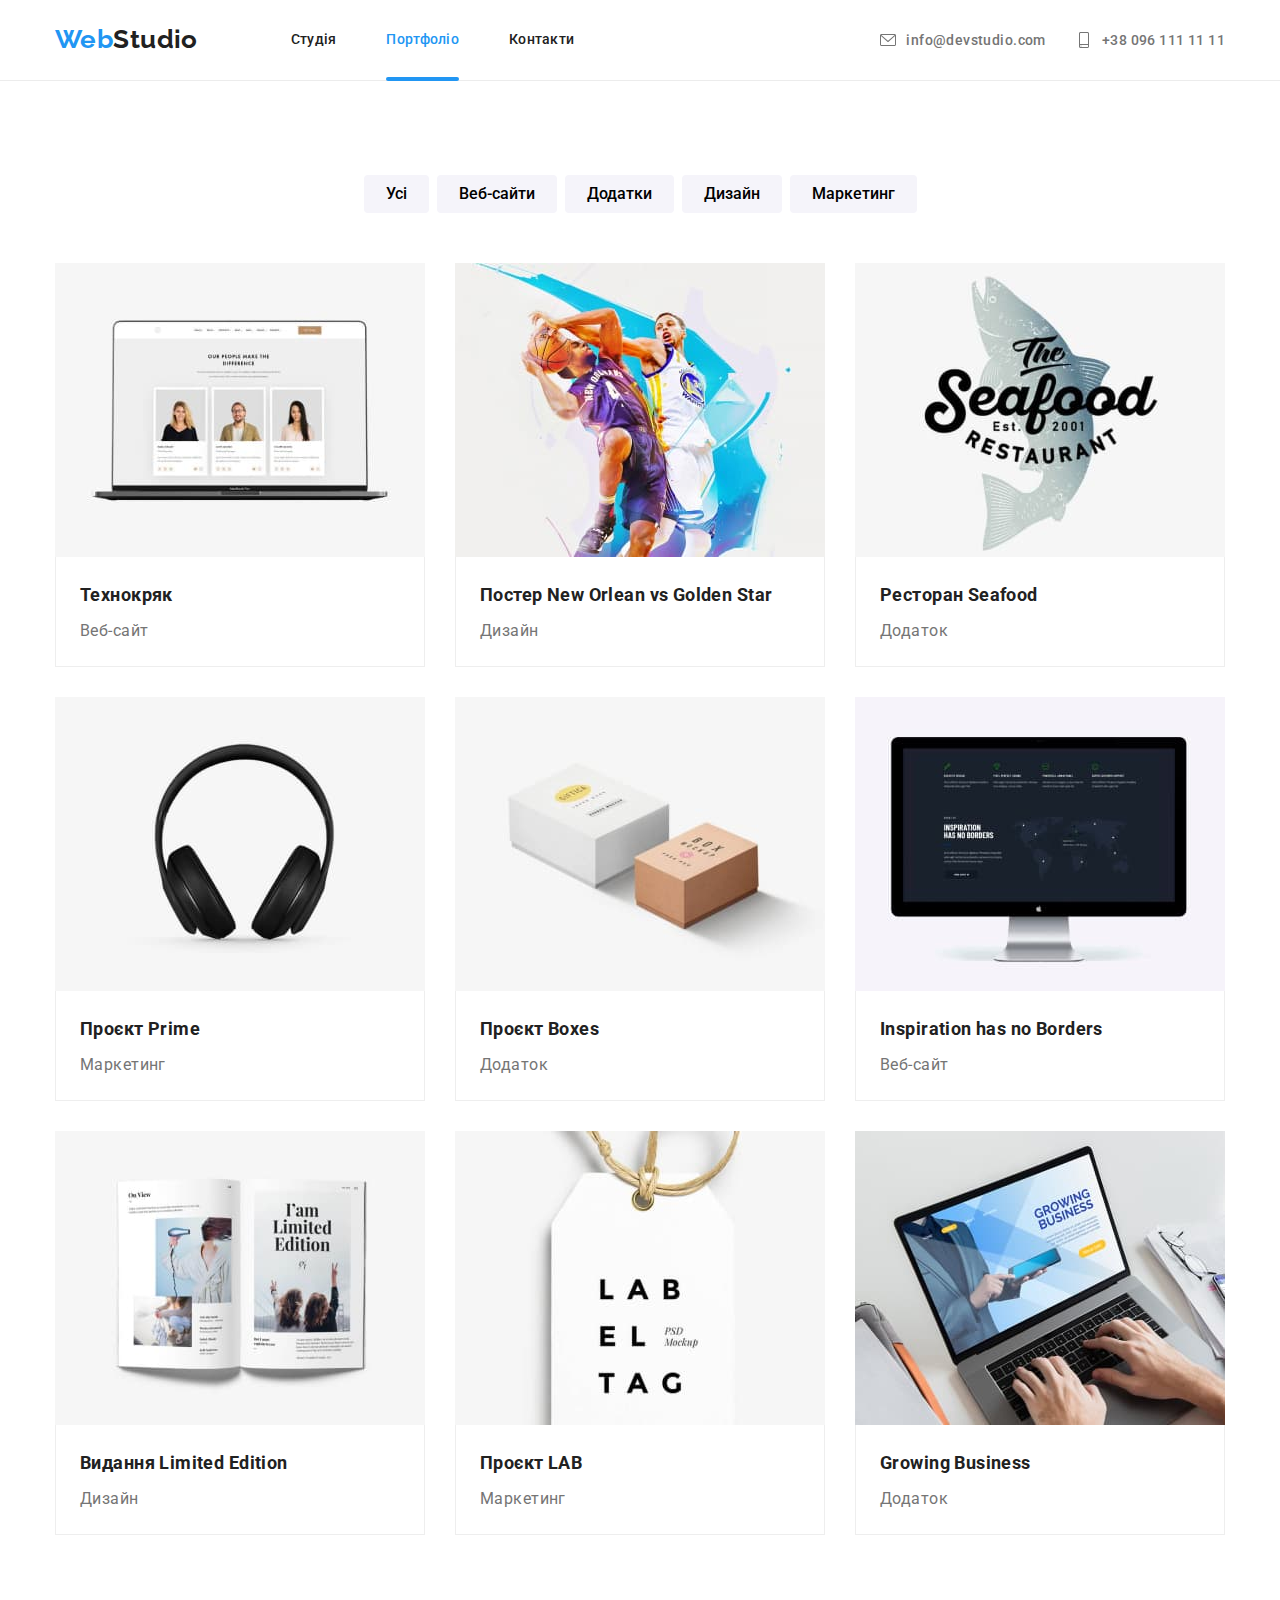
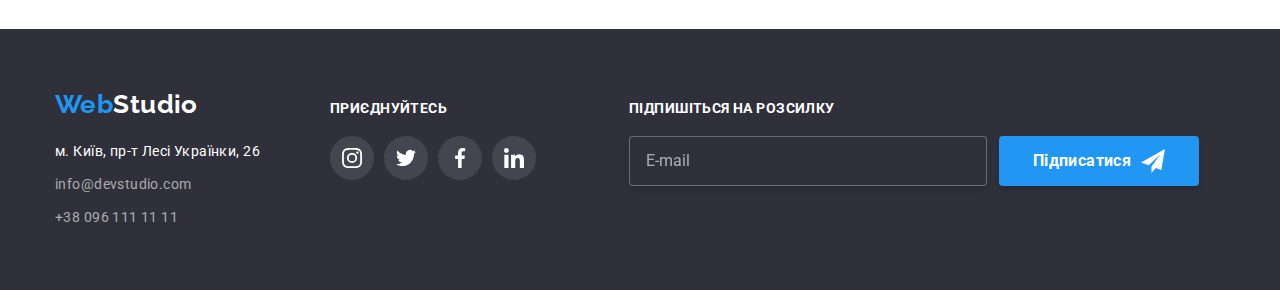
==== commit 94ddca1d: "Update portfolio.html" ====
--- a/portfolio.html
+++ b/portfolio.html
@@ -313,7 +313,7 @@
         <div class="subsciption-conteiner">
           <p class="subscription-title">Підпишіться на розсилку</p>
           <div class="subscription-field">
-            <input type="email" class="subsription-input" name="user-email" required placeholder="E-mail">
+            <input type="email" class="subscription-input" name="user-email" required placeholder="E-mail">
             <button type="submit" class="subscription-button">Підписатися<svg class="subscription-icon" width="24" height="24">
                 <use href="./images/icons.svg#icon-telegram"></use>
               </svg></button>
--- a/css/styles.css
+++ b/css/styles.css
@@ -126,7 +126,6 @@
   font-weight: 500;
   color: var(--text-color);
   background-color: var(--background-color);
-  transition: background-color 250ms cubic-bezier(0.4, 0, 0.2, 1);
 }
 .personal-soc-list {
   display: flex;
@@ -144,7 +143,7 @@
   width: 16px;
   height: 16px;
   fill: var(--text-color);
-  transform: fill 250ms cubic-bezier(0.4, 0, 0.2, 1);
+  transition: fill 250ms cubic-bezier(0.4, 0, 0.2, 1);
 }
 .hero {
   padding: 200px 0;
@@ -586,18 +585,24 @@
 .subscription-field {
   display: flex;
 }
-.subsription-input {
+.subscription-input {
   width: 358px;
   height: 50px;
   border-radius: 4px;
   padding-left: 16px;
   color: rgba(255, 255, 255, 0.6);
-  background-color: rgba(0, 0, 0, 0.15);
+  background-color: var(--fon-color);
   border: 1px solid rgba(255, 255, 255, 0.3);
   filter: drop-shadow(0px 4px 4px rgba(0, 0, 0, 0.15));
   outline: transparent;
   cursor: pointer;
   transition: border-color 250ms cubic-bezier(0.4, 0, 0.2, 1);
+}
+.subscription-input::placeholder {
+  font-weight: 400;
+  font-size: 16px;
+  line-height: calc(20 / 16);
+  color: rgba(255, 255, 255, 0.6);
 }
 .subscription-button {
   font-weight: 700;
@@ -610,13 +615,15 @@
   margin-left: 12px;
   border: none;
   cursor: pointer;
-  background: var(--accent-color);
+  background-color: var(--accent-color);
   box-shadow: 0px 4px 4px rgba(0, 0, 0, 0.15);
   border-radius: 4px;
   display: flex;
   letter-spacing: inherit;
   align-items: center;
   justify-content: center;
+  transition: color 250ms cubic-bezier(0.4, 0, 0.2, 1);
+  transition: background-color 250ms cubic-bezier(0.4, 0, 0.2, 1);
 }
 .subscription-icon {
   margin-left: 10px;
@@ -776,6 +783,13 @@
   display: inline-block;
   margin-bottom: 4px;
 }
+textarea::placeholder {
+  font-weight: 400;
+  font-size: 12px;
+  line-height: calc(14 / 12);
+  letter-spacing: 0.01em;
+  color: rgba(117, 117, 117, 0.5);
+}
 .input-message:hover,
 .input-message:focus {
   border-color: var(--accent-color);
@@ -794,11 +808,16 @@
   margin-bottom: 0;
   border: none;
   cursor: pointer;
-  background: var(--accent-color);
+  background-color: var(--accent-color);
   box-shadow: 0px 4px 4px rgba(0, 0, 0, 0.15);
   border-radius: 4px;
   display: block;
   letter-spacing: inherit;
+  transition: background-color 250ms cubic-bezier(0.4, 0, 0.2, 1);
+}
+.send-button:hover,
+.send-button:focus {
+  background-color: var(--hover-blue);
 }
 .close-button {
   position: absolute;
